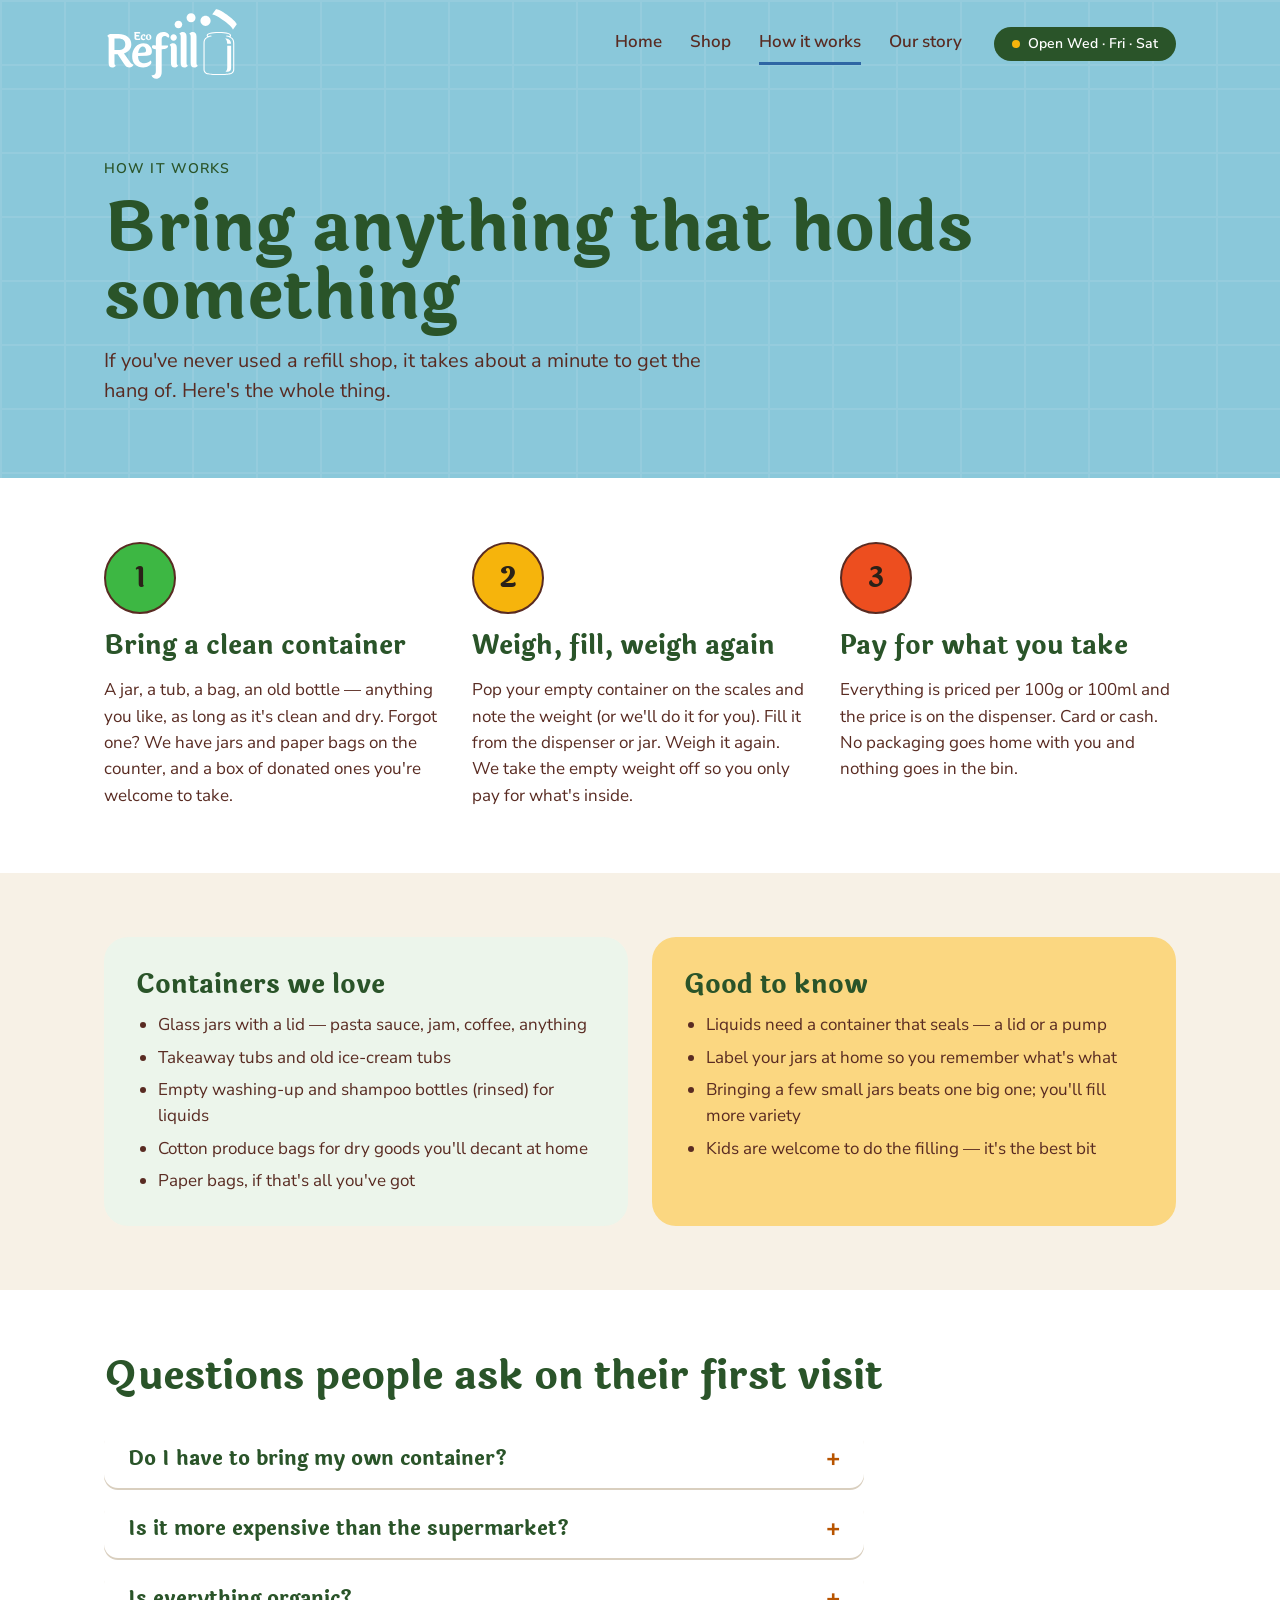
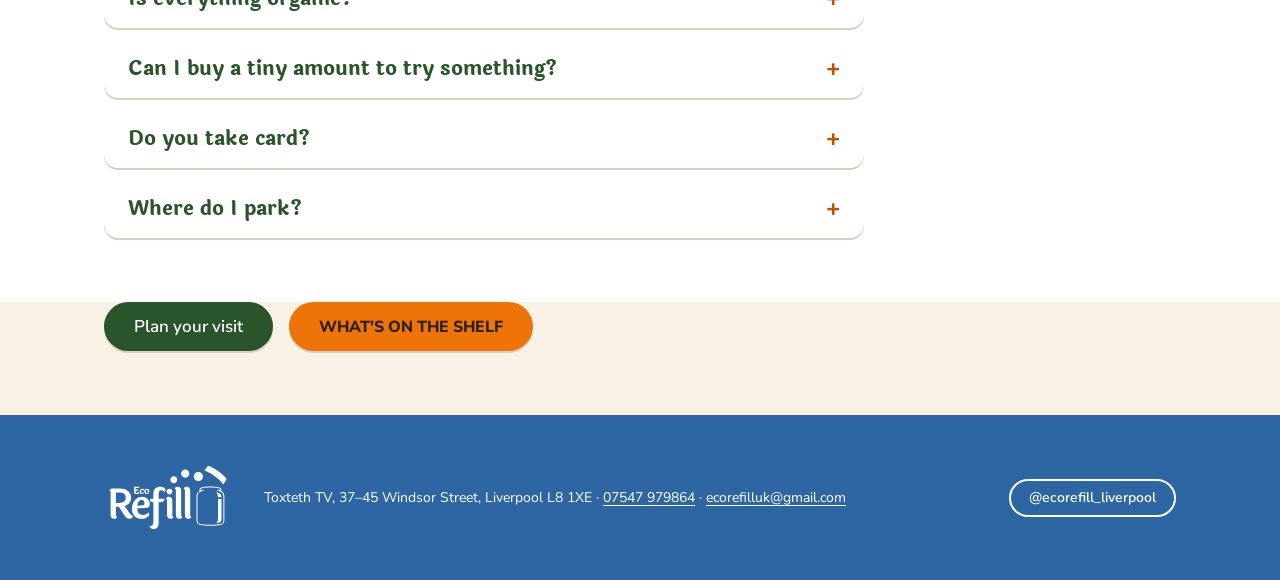
==== how-it-works.html @ 9104de1c "EcoRefill website — first build Co-Authored-By: Claude Fable 5.1 <noreply@anthropic.com> Claude-Sess" ====
<!doctype html>
<html lang="en-GB">
<head>
<meta charset="utf-8">
<meta name="viewport" content="width=device-width, initial-scale=1">
<title>How refilling works — EcoRefill, Liverpool L8</title>
<meta name="description" content="How to shop at a refill shop: bring any clean container, weigh it, fill it, weigh it again and pay for what you take. First-visit questions answered.">
<link rel="icon" href="assets/logo.svg" type="image/svg+xml">
<link rel="preconnect" href="https://fonts.googleapis.com">
<link rel="preconnect" href="https://fonts.gstatic.com" crossorigin>
<link rel="stylesheet" href="https://fonts.googleapis.com/css2?family=Laila:wght@400;700&family=Nunito+Sans:wght@400;600;700;800&display=swap">
<link rel="stylesheet" href="styles.css">
</head>
<body>
<a class="skip" href="#main">Skip to content</a>

<header class="header wall">
  <div class="wrap header__bar">
    <a class="header__logo" href="index.html"><img src="assets/logo-white.svg" alt="EcoRefill" width="136" height="73"></a>
    <nav class="nav" id="nav" aria-label="Main">
      <a href="index.html">Home</a>
      <a href="shop.html">Shop</a>
      <a href="how-it-works.html" aria-current="page">How it works</a>
      <a href="our-story.html">Our story</a>
    </nav>
    <a class="hours-pill" href="index.html#hours">Open Wed · Fri · Sat</a>
    <button class="menu-btn" type="button" aria-label="Menu" aria-expanded="false" aria-controls="nav">
      <svg aria-hidden="true" viewBox="0 0 24 24"><path d="M4 7h16M4 12h16M4 17h16"/></svg>
    </button>
  </div>
</header>

<main id="main">

  <section class="page-hero wall">
    <div class="wrap">
      <p class="eyebrow">How it works</p>
      <h1 class="hero-title">Bring anything that holds something</h1>
      <p class="lead">If you've never used a refill shop, it takes about a minute to get the hang of. Here's the whole thing.</p>
    </div>
  </section>

  <section class="section section--paper">
    <div class="wrap">
      <div class="steps">
        <div class="step">
          <span class="disc disc--num" style="background:var(--bottle)">1</span>
          <div class="stack"><h2 class="title">Bring a clean container</h2><p>A jar, a tub, a bag, an old bottle — anything you like, as long as it's clean and dry. Forgot one? We have jars and paper bags on the counter, and a box of donated ones you're welcome to take.</p></div>
        </div>
        <div class="step">
          <span class="disc disc--num" style="background:var(--pasta)">2</span>
          <div class="stack"><h2 class="title">Weigh, fill, weigh again</h2><p>Pop your empty container on the scales and note the weight (or we'll do it for you). Fill it from the dispenser or jar. Weigh it again. We take the empty weight off so you only pay for what's inside.</p></div>
        </div>
        <div class="step">
          <span class="disc disc--num" style="background:var(--lid)">3</span>
          <div class="stack"><h2 class="title">Pay for what you take</h2><p>Everything is priced per 100g or 100ml and the price is on the dispenser. Card or cash. No packaging goes home with you and nothing goes in the bin.</p></div>
        </div>
      </div>
    </div>
  </section>

  <section class="section">
    <div class="wrap">
      <div class="grid-2">
        <div class="callout">
          <h2 class="title">Containers we love</h2>
          <ul class="prose" style="margin:0;padding-left:22px">
            <li>Glass jars with a lid — pasta sauce, jam, coffee, anything</li>
            <li>Takeaway tubs and old ice-cream tubs</li>
            <li>Empty washing-up and shampoo bottles (rinsed) for liquids</li>
            <li>Cotton produce bags for dry goods you'll decant at home</li>
            <li>Paper bags, if that's all you've got</li>
          </ul>
        </div>
        <div class="callout" style="background:var(--counter)">
          <h2 class="title">Good to know</h2>
          <ul class="prose" style="margin:0;padding-left:22px">
            <li>Liquids need a container that seals — a lid or a pump</li>
            <li>Label your jars at home so you remember what's what</li>
            <li>Bringing a few small jars beats one big one; you'll fill more variety</li>
            <li>Kids are welcome to do the filling — it's the best bit</li>
          </ul>
        </div>
      </div>
    </div>
  </section>

  <section class="section section--paper">
    <div class="wrap">
      <h2 class="headline" style="margin-bottom:32px">Questions people ask on their first visit</h2>
      <div class="faq" style="max-width:760px">
        <details>
          <summary>Do I have to bring my own container?</summary>
          <p>No. It's the greenest way to shop with us, but we keep jars and paper bags on the counter if you've come straight from work or just happened past.</p>
        </details>
        <details>
          <summary>Is it more expensive than the supermarket?</summary>
          <p>Mostly no, and often less, because you're not paying for packaging or a brand. Where something organic costs more, the price is on the dispenser so there are no surprises at the till.</p>
        </details>
        <details>
          <summary>Is everything organic?</summary>
          <p>Most of the dry goods are, and it's marked on the dispenser where that's the case. Everything is plant-based; the cleaning and toiletry refills are cruelty-free.</p>
        </details>
        <details>
          <summary>Can I buy a tiny amount to try something?</summary>
          <p>Yes — that's the point. There's no minimum. A tablespoon of a new spice or a handful of a nut you've never tried is perfectly normal.</p>
        </details>
        <details>
          <summary>Do you take card?</summary>
          <p>Card and cash, including contactless.</p>
        </details>
        <details>
          <summary>Where do I park?</summary>
          <p>There's on-street parking on Windsor Street and the roads around Toxteth TV. We're also a short walk from the bus stops on Upper Parliament Street and Princes Avenue.</p>
        </details>
      </div>
    </div>
  </section>

  <section class="wrap" style="padding-bottom:64px">
    <div class="btn-row">
      <a class="btn btn--primary" href="index.html#hours">Plan your visit</a>
      <a class="btn btn--shout" href="shop.html">What's on the shelf</a>
    </div>
  </section>

</main>

<footer class="footer">
  <div class="wrap">
    <img src="assets/logo-white.svg" alt="EcoRefill" width="128" height="69" loading="lazy">
    <p>Toxteth TV, 37–45 Windsor Street, Liverpool L8 1XE · <a href="tel:+447547979864">07547 979864</a> · <a href="mailto:ecorefilluk@gmail.com">ecorefilluk@gmail.com</a></p>
    <a class="insta" href="https://www.instagram.com/ecorefill_liverpool" rel="noopener">@ecorefill_liverpool</a>
  </div>
</footer>

<script src="site.js" defer></script>
</body>
</html>
---- styles.css ----
/* EcoRefill — site stylesheet. Tokens follow the EcoRefill Brand System. */

:root {
  --sky: #8ac8da;
  --sky-tile: #95ccdd;
  --sky-deep: #2e66a4;
  --cream: #f7f1e6;
  --paper: #ffffff;
  --counter: #fbd781;
  --green-tint: #ecf5eb;
  --leaf: #2a5429;
  --walnut: #592b22;
  --ink: #2a2118;
  --tangerine: #ee7308;
  --tangerine-text: #b85400;
  --bubble: #fb990e;
  --olive: #7e8b2e;
  --bottle: #3db743;
  --lid: #ed4e1f;
  --pasta: #f6b40c;
  --line: #d9cfbf;
  --focus: #2e66a4;

  --font-display: "Laila", Georgia, serif;
  --font-sans: "Nunito Sans", "Segoe UI", system-ui, sans-serif;

  --radius-sm: 6px;
  --radius-md: 14px;
  --radius-lg: 24px;
  --radius-pill: 999px;

  --shadow-card: 0 2px 0 var(--line);
  --shadow-lift: 0 6px 0 var(--line);

  --gutter: 64px;
  --max: 1200px;
}

* { box-sizing: border-box; }
html { -webkit-text-size-adjust: 100%; scroll-behavior: smooth; }
body {
  margin: 0;
  background: var(--cream);
  color: var(--walnut);
  font: 400 17px/1.55 var(--font-sans);
}
img { max-width: 100%; display: block; }
a { color: var(--leaf); text-underline-offset: 3px; }
a:hover { color: #1b3a1f; }
:focus-visible { outline: 3px solid var(--focus); outline-offset: 2px; }
.skip { position: absolute; left: -999px; top: 8px; background: var(--paper); padding: 8px 12px; border-radius: var(--radius-sm); z-index: 10; }
.skip:focus { left: 8px; }

h1, h2, h3 { margin: 0; color: var(--leaf); font-family: var(--font-display); font-weight: 700; }
.hero-title { font-size: clamp(44px, 6vw, 68px); line-height: 1; }
.headline { font-size: clamp(30px, 4vw, 40px); line-height: 1.1; }
.title { font-size: 26px; line-height: 1.2; }
.shout {
  font: 800 clamp(24px, 2.4vw, 28px)/1.1 var(--font-sans);
  letter-spacing: .01em; text-transform: uppercase; color: var(--tangerine-text);
}
.eyebrow {
  margin: 0; font: 600 14px/1.3 var(--font-sans);
  letter-spacing: .08em; text-transform: uppercase; color: var(--leaf);
}
.lead { font-size: 20px; line-height: 1.5; margin: 0; }
p { margin: 0; }
.stack > * + * { margin-top: 16px; }

.wall {
  background-color: var(--sky);
  background-image:
    linear-gradient(var(--sky-tile) 2px, transparent 2px),
    linear-gradient(90deg, var(--sky-tile) 2px, transparent 2px);
  background-size: 64px 64px;
}
.tile { position: absolute; z-index: 0; width: 62px; height: 62px; background: var(--sky-deep); border-radius: 2px; pointer-events: none; }

.wrap { max-width: var(--max); margin: 0 auto; padding-left: var(--gutter); padding-right: var(--gutter); }
.section { padding-top: 64px; padding-bottom: 64px; }
.section--paper { background: var(--paper); }

/* Header */
.header { position: relative; }
.header__bar { display: flex; align-items: center; gap: 32px; min-height: 88px; }
.header__logo img { width: 136px; height: auto; }
.nav { display: flex; gap: 28px; margin-left: auto; }
.nav a {
  font-weight: 600; color: var(--walnut); text-decoration: none;
  padding: 6px 0; border-bottom: 3px solid transparent;
}
.nav a[aria-current="page"] { border-bottom-color: var(--sky-deep); }
.nav a:hover { border-bottom-color: var(--walnut); color: var(--walnut); }
.hours-pill {
  display: inline-flex; align-items: center; gap: 8px; padding: 10px 18px;
  border-radius: var(--radius-pill); background: var(--leaf); color: #fff;
  font: 600 14px/1 var(--font-sans); text-decoration: none; white-space: nowrap;
}
.hours-pill:hover { color: #fff; background: #1b3a1f; }
.hours-pill::before { content: ""; width: 8px; height: 8px; border-radius: 50%; background: var(--pasta); }
.menu-btn {
  display: none; width: 44px; height: 44px; border-radius: var(--radius-pill);
  border: 2px solid var(--leaf); background: transparent; cursor: pointer; place-items: center;
}
.menu-btn svg { width: 22px; height: 22px; fill: none; stroke: var(--leaf); stroke-width: 2.5; stroke-linecap: round; }

/* Buttons */
.btn {
  display: inline-flex; align-items: center; justify-content: center; gap: 8px;
  padding: 14px 28px; border-radius: var(--radius-pill); border: 2px solid transparent;
  font: 600 17px/1 var(--font-sans); text-decoration: none; cursor: pointer;
  box-shadow: var(--shadow-card); transition: transform .12s, box-shadow .12s;
}
.btn:hover { transform: translateY(-3px); box-shadow: var(--shadow-lift); }
.btn--primary { background: var(--leaf); color: #fff; }
.btn--primary:hover { color: #fff; }
.btn--shout { background: var(--tangerine); color: var(--ink); font-weight: 800; text-transform: uppercase; font-size: 16px; }
.btn--shout:hover { color: var(--ink); }
.btn--quiet { background: transparent; color: var(--leaf); border-color: var(--leaf); box-shadow: none; }
.btn--quiet:hover { background: var(--paper); color: var(--leaf); }
.btn-row { display: flex; gap: 16px; flex-wrap: wrap; }

/* Hero */
.hero { position: relative; overflow: hidden; }
.hero__grid { display: grid; grid-template-columns: minmax(0, 1.05fr) minmax(0, 1fr); align-items: end; }
.hero__copy { position: relative; z-index: 1; padding: 96px 48px 96px var(--gutter); max-width: 640px; display: flex; flex-direction: column; gap: 24px; }
.hero__pic { display: flex; align-items: flex-end; justify-content: flex-end; min-height: 560px; }
.hero__pic img { width: 100%; max-height: 600px; object-fit: cover; object-position: left bottom; }

/* Page hero (inner pages) */
.page-hero { position: relative; overflow: hidden; }
.page-hero .wrap { position: relative; z-index: 1; padding-top: 72px; padding-bottom: 72px; display: flex; flex-direction: column; gap: 16px; max-width: calc(var(--max)); }
.page-hero .lead { max-width: 640px; }

/* Cards */
.grid-3 { display: grid; grid-template-columns: repeat(3, minmax(0, 1fr)); gap: 24px; }
.grid-2 { display: grid; grid-template-columns: repeat(2, minmax(0, 1fr)); gap: 24px; }
.card {
  display: flex; flex-direction: column; background: var(--paper);
  border-radius: var(--radius-md); box-shadow: var(--shadow-card); padding: 16px;
  text-decoration: none; color: var(--walnut); transition: transform .12s, box-shadow .12s;
}
a.card:hover { transform: translateY(-4px); box-shadow: var(--shadow-lift); color: var(--walnut); }
.card .title { margin: 16px 0 8px; }
.card__art { aspect-ratio: 4 / 3; border-radius: var(--radius-sm); display: grid; place-items: center; }
.disc {
  width: 88px; height: 88px; border-radius: 50%; border: 2px solid var(--walnut);
  display: grid; place-items: center; background: transparent;
}
.disc svg { width: 44px; height: 44px; fill: none; stroke: var(--walnut); stroke-width: 2; stroke-linecap: round; stroke-linejoin: round; }
.disc--num { width: 72px; height: 72px; font: 700 28px/1 var(--font-display); color: var(--ink); }

/* Steps */
.steps { display: grid; grid-template-columns: repeat(3, minmax(0, 1fr)); gap: 32px; }
.step { display: flex; flex-direction: column; gap: 16px; }

/* Callout */
.callout { background: var(--green-tint); border-radius: var(--radius-lg); padding: 32px; display: flex; flex-direction: column; gap: 12px; }

/* Mission */
.mission { text-align: center; display: flex; flex-direction: column; align-items: center; gap: 24px; padding-top: 96px; padding-bottom: 96px; }
.mission img { width: 200px; }
.mission .headline { max-width: 820px; font-size: clamp(28px, 3.6vw, 40px); line-height: 1.15; }

/* Hours band */
.hours { padding-bottom: 64px; }
.band {
  background: var(--counter); border-radius: var(--radius-lg); padding: 40px;
  display: grid; grid-template-columns: 1.2fr 1fr 1fr; gap: 32px; color: var(--walnut);
}
.band dl { margin: 0; display: grid; grid-template-columns: auto 1fr; column-gap: 16px; row-gap: 6px; font-weight: 600; }
.band dd { margin: 0; }
.band dd.closed { font-weight: 400; }
.band address { font-style: normal; }
.band address strong { display: block; font-weight: 600; }

/* FAQ */
.faq details { background: var(--paper); border-radius: var(--radius-md); box-shadow: var(--shadow-card); padding: 16px 24px; }
.faq details + details { margin-top: 12px; }
.faq summary { cursor: pointer; font: 700 20px/1.3 var(--font-display); color: var(--leaf); list-style: none; display: flex; justify-content: space-between; gap: 16px; }
.faq summary::-webkit-details-marker { display: none; }
.faq summary::after { content: "+"; color: var(--tangerine-text); font: 800 24px/1 var(--font-sans); }
.faq details[open] summary::after { content: "–"; }
.faq details p { margin-top: 12px; }

/* Prose */
.prose { max-width: 680px; }
.prose p + p { margin-top: 16px; }
.prose ul { margin: 16px 0 0; padding-left: 22px; }
.prose li + li { margin-top: 6px; }

/* Footer */
.footer { background: var(--sky-deep); color: #fff; }
.footer .wrap { padding-top: 48px; padding-bottom: 48px; display: flex; flex-wrap: wrap; align-items: center; gap: 32px; }
.footer a { color: #fff; }
.footer img { width: 128px; }
.footer p { font-size: 14px; flex: 1 1 320px; }
.footer .insta { font: 600 14px/1 var(--font-sans); text-decoration: none; padding: 10px 18px; border: 2px solid #fff; border-radius: var(--radius-pill); white-space: nowrap; }

/* Responsive */
@media (max-width: 1024px) {
  :root { --gutter: 32px; }
  .grid-3, .steps { grid-template-columns: repeat(2, minmax(0, 1fr)); }
  .band { grid-template-columns: 1fr 1fr; }
  .hero__copy { padding: 64px 32px; }
}
@media (max-width: 760px) {
  :root { --gutter: 16px; }
  .hero .tile:nth-of-type(2) { display: none; }
  body { font-size: 16px; }
  .header__bar { min-height: 72px; gap: 12px; justify-content: space-between; }
  .header__logo img { width: 104px; }
  .nav {
    display: none; position: absolute; left: 0; right: 0; top: 72px; z-index: 5;
    flex-direction: column; gap: 0; margin: 0; background: var(--paper);
    border-bottom: 2px solid var(--line); padding: 8px 16px 16px;
  }
  .nav.is-open { display: flex; }
  .nav a { padding: 14px 0; border-bottom: 1px solid var(--line); }
  .nav a[aria-current="page"] { border-bottom-color: var(--sky-deep); }
  .menu-btn { display: grid; }
  .hours-pill { padding: 10px 14px; font-size: 13px; }
  .hero__grid { grid-template-columns: 1fr; }
  .hero__copy { padding: 48px 16px 24px; max-width: none; gap: 16px; }
  .hero__pic { min-height: 0; }
  .hero__pic img { max-height: none; }
  .btn-row { flex-direction: column; }
  .btn-row .btn { width: 100%; }
  .section { padding-top: 48px; padding-bottom: 48px; }
  .grid-3, .grid-2, .steps { grid-template-columns: 1fr; gap: 16px; }
  .card { flex-direction: row; align-items: center; gap: 16px; }
  .card__art { flex: 0 0 64px; width: 64px; height: 64px; aspect-ratio: auto; border-radius: 50%; }
  .card__art .disc { width: 64px; height: 64px; border: 0; }
  .card__art .disc svg { width: 32px; height: 32px; }
  .card .title { margin: 0 0 4px; font-size: 22px; }
  .card p { font-size: 15px; }
  .step { flex-direction: row; }
  .disc--num { flex: 0 0 56px; width: 56px; height: 56px; font-size: 24px; }
  .band { grid-template-columns: 1fr; padding: 28px 24px; gap: 20px; }
  .mission { padding-top: 64px; padding-bottom: 64px; }
  .mission img { width: 160px; }
  .footer .wrap { flex-direction: column; align-items: flex-start; gap: 16px; padding-top: 32px; padding-bottom: 32px; }
  .footer img { width: 112px; }
  .page-hero .wrap { padding-top: 48px; padding-bottom: 48px; }
}
@media (prefers-reduced-motion: reduce) {
  .btn, .card { transition: none; }
  html { scroll-behavior: auto; }
}
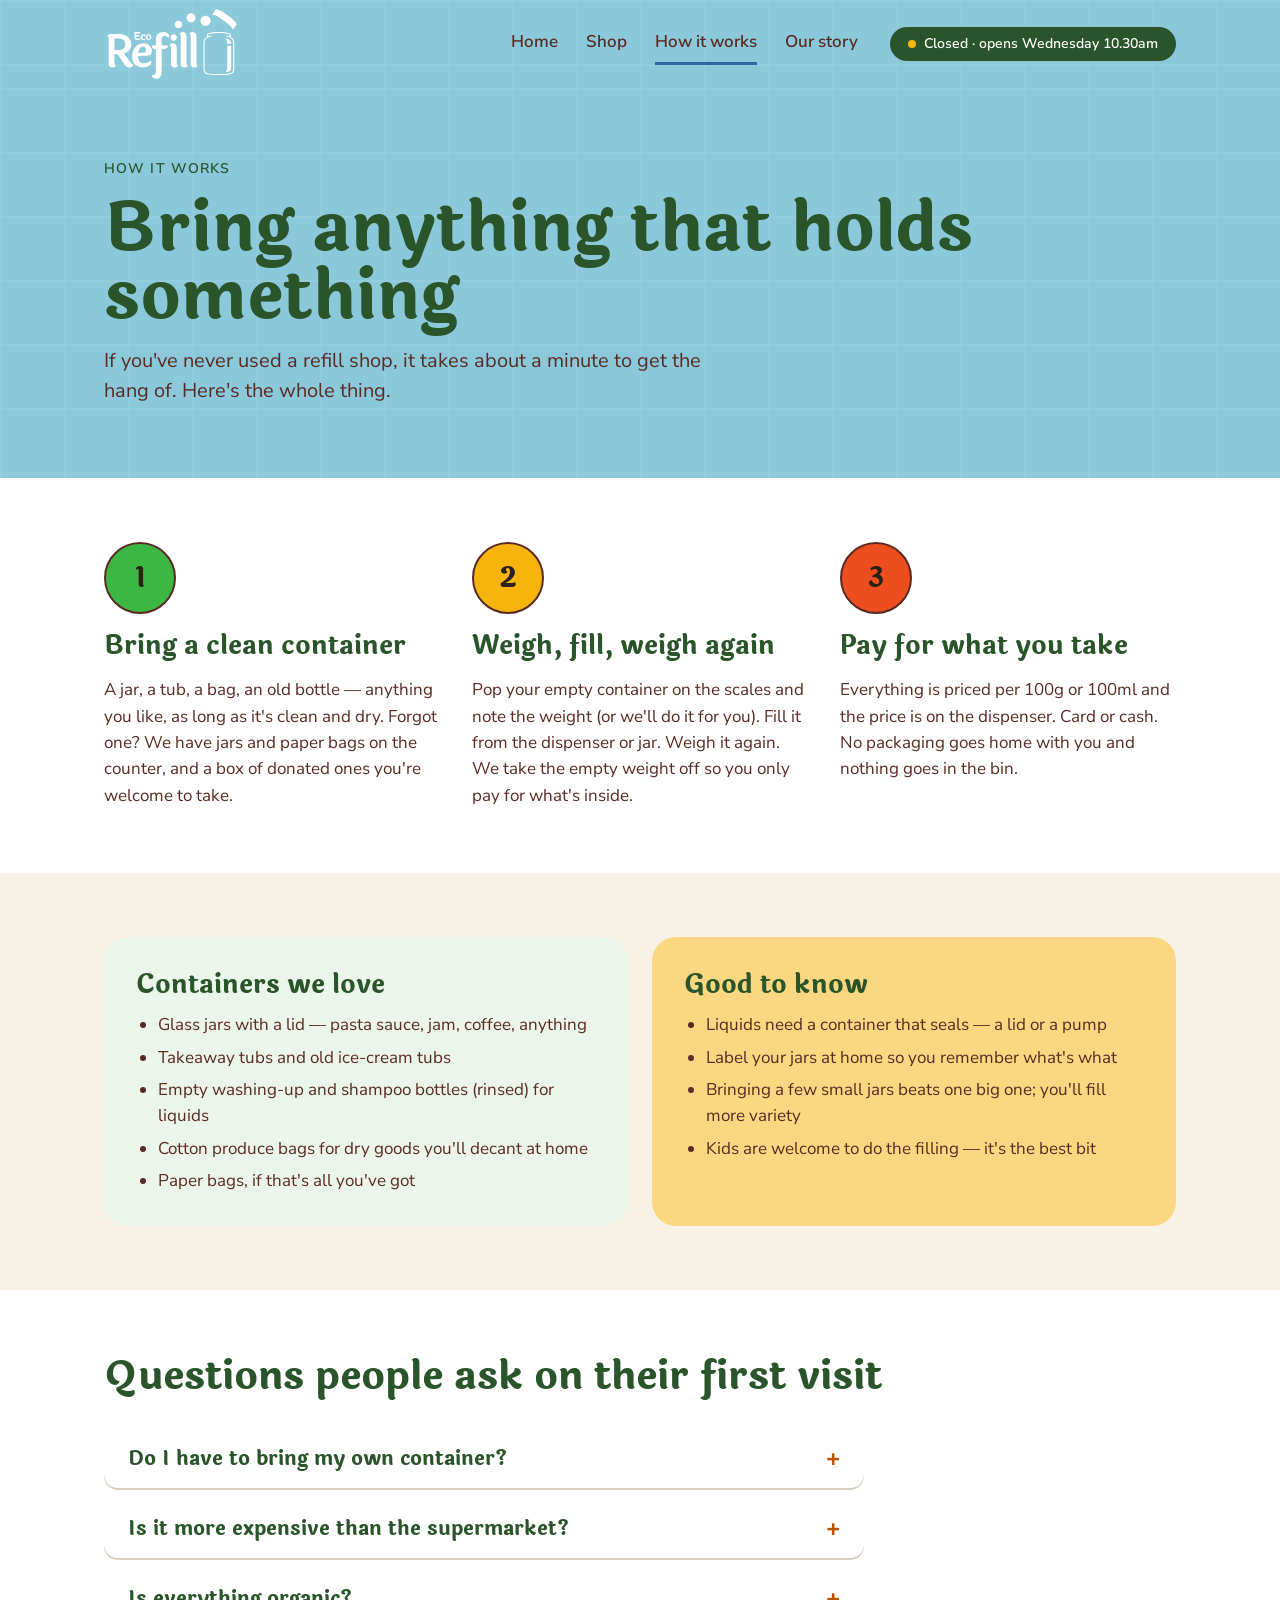
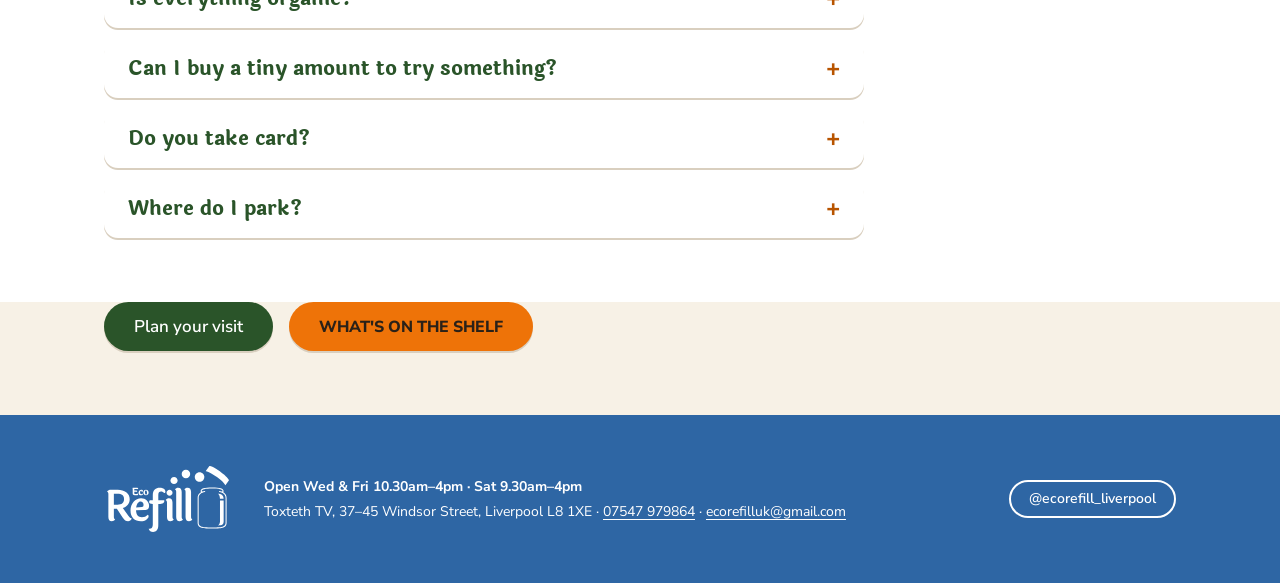
==== commit 5adc554c: "Make opening hours prominent and add a map - Live open/closed status in the header pill on every pag" ====
--- a/how-it-works.html
+++ b/how-it-works.html
@@ -23,7 +23,7 @@
       <a href="how-it-works.html" aria-current="page">How it works</a>
       <a href="our-story.html">Our story</a>
     </nav>
-    <a class="hours-pill" href="index.html#hours">Open Wed · Fri · Sat</a>
+    <a class="hours-pill" href="index.html#hours" data-hours-status><span class="hours-pill__full">Open Wed · Fri · Sat</span><span class="hours-pill__short">Wed · Fri · Sat</span></a>
     <button class="menu-btn" type="button" aria-label="Menu" aria-expanded="false" aria-controls="nav">
       <svg aria-hidden="true" viewBox="0 0 24 24"><path d="M4 7h16M4 12h16M4 17h16"/></svg>
     </button>
@@ -129,7 +129,10 @@
 <footer class="footer">
   <div class="wrap">
     <img src="assets/logo-white.svg" alt="EcoRefill" width="128" height="69" loading="lazy">
-    <p>Toxteth TV, 37–45 Windsor Street, Liverpool L8 1XE · <a href="tel:+447547979864">07547 979864</a> · <a href="mailto:ecorefilluk@gmail.com">ecorefilluk@gmail.com</a></p>
+    <div class="footer__text">
+      <p class="footer__hours">Open Wed &amp; Fri 10.30am–4pm · Sat 9.30am–4pm</p>
+      <p>Toxteth TV, 37–45 Windsor Street, Liverpool L8 1XE · <a href="tel:+447547979864">07547 979864</a> · <a href="mailto:ecorefilluk@gmail.com">ecorefilluk@gmail.com</a></p>
+    </div>
     <a class="insta" href="https://www.instagram.com/ecorefill_liverpool" rel="noopener">@ecorefill_liverpool</a>
   </div>
 </footer>
--- a/styles.css
+++ b/styles.css
@@ -44,7 +44,7 @@
   color: var(--walnut);
   font: 400 17px/1.55 var(--font-sans);
 }
-img { max-width: 100%; display: block; }
+img { max-width: 100%; height: auto; display: block; }
 a { color: var(--leaf); text-underline-offset: 3px; }
 a:hover { color: #1b3a1f; }
 :focus-visible { outline: 3px solid var(--focus); outline-offset: 2px; }
@@ -83,6 +83,7 @@
 /* Header */
 .header { position: relative; }
 .header__bar { display: flex; align-items: center; gap: 32px; min-height: 88px; }
+.header__logo { flex: 0 0 auto; }
 .header__logo img { width: 136px; height: auto; }
 .nav { display: flex; gap: 28px; margin-left: auto; }
 .nav a {
@@ -97,7 +98,10 @@
   font: 600 14px/1 var(--font-sans); text-decoration: none; white-space: nowrap;
 }
 .hours-pill:hover { color: #fff; background: #1b3a1f; }
-.hours-pill::before { content: ""; width: 8px; height: 8px; border-radius: 50%; background: var(--pasta); }
+.hours-pill__short { display: none; }
+.hours-pill::before { content: ""; flex: 0 0 8px; width: 8px; height: 8px; border-radius: 50%; background: var(--pasta); }
+.hours-pill.is-open::before { background: #7ee081; }
+.hours-pill.is-shut::before { background: var(--pasta); }
 .menu-btn {
   display: none; width: 44px; height: 44px; border-radius: var(--radius-pill);
   border: 2px solid var(--leaf); background: transparent; cursor: pointer; place-items: center;
@@ -162,17 +166,47 @@
 .mission img { width: 200px; }
 .mission .headline { max-width: 820px; font-size: clamp(28px, 3.6vw, 40px); line-height: 1.15; }
 
-/* Hours band */
-.hours { padding-bottom: 64px; }
+/* Visit: hours + map */
+.visit { padding-top: 64px; padding-bottom: 64px; }
 .band {
   background: var(--counter); border-radius: var(--radius-lg); padding: 40px;
-  display: grid; grid-template-columns: 1.2fr 1fr 1fr; gap: 32px; color: var(--walnut);
-}
-.band dl { margin: 0; display: grid; grid-template-columns: auto 1fr; column-gap: 16px; row-gap: 6px; font-weight: 600; }
-.band dd { margin: 0; }
-.band dd.closed { font-weight: 400; }
+  display: grid; grid-template-columns: minmax(0, 1fr) minmax(0, 1.05fr);
+  gap: 40px; align-items: start; color: var(--walnut);
+}
+.band__info { display: flex; flex-direction: column; gap: 16px; }
 .band address { font-style: normal; }
 .band address strong { display: block; font-weight: 600; }
+.band .btn-row { margin-top: 4px; }
+
+.hours-list { list-style: none; margin: 8px 0 0; padding: 0; }
+.hours-list li {
+  display: flex; justify-content: space-between; align-items: baseline; gap: 16px;
+  padding: 12px 14px; border-radius: var(--radius-sm);
+  font: 700 19px/1.3 var(--font-sans);
+}
+.hours-list li + li { margin-top: 4px; }
+.hours-list__day { display: flex; align-items: center; gap: 10px; }
+.hours-list li.is-closed { font-weight: 400; font-size: 16px; opacity: .85; }
+.hours-list li.is-today { background: var(--paper); box-shadow: var(--shadow-card); }
+.hours-list__today {
+  font: 700 11px/1 var(--font-sans); letter-spacing: .08em; text-transform: uppercase;
+  color: #fff; background: var(--leaf); padding: 5px 8px; border-radius: var(--radius-pill);
+}
+
+/* Map */
+.map {
+  position: relative; aspect-ratio: 4 / 3; border-radius: var(--radius-md);
+  overflow: hidden; background: var(--green-tint); border: 2px solid var(--walnut);
+}
+.map iframe { width: 100%; height: 100%; border: 0; display: block; }
+.map__ph {
+  position: absolute; inset: 0; display: flex; flex-direction: column;
+  align-items: center; justify-content: center; gap: 12px; text-align: center; padding: 24px;
+}
+.map__pin { width: 44px; height: 44px; fill: none; stroke: var(--leaf); stroke-width: 1.8; stroke-linejoin: round; }
+.map__addr { font: 600 17px/1.4 var(--font-sans); color: var(--walnut); }
+.map__note { font: 400 13px/1.4 var(--font-sans); color: var(--walnut); opacity: .82; }
+.map__load { background: var(--paper); }
 
 /* FAQ */
 .faq details { background: var(--paper); border-radius: var(--radius-md); box-shadow: var(--shadow-card); padding: 16px 24px; }
@@ -183,6 +217,11 @@
 .faq details[open] summary::after { content: "–"; }
 .faq details p { margin-top: 12px; }
 
+.story-art {
+  width: 100%; max-width: 520px; margin: 0 auto;
+  border-radius: var(--radius-md); box-shadow: var(--shadow-card);
+}
+
 /* Prose */
 .prose { max-width: 680px; }
 .prose p + p { margin-top: 16px; }
@@ -194,24 +233,26 @@
 .footer .wrap { padding-top: 48px; padding-bottom: 48px; display: flex; flex-wrap: wrap; align-items: center; gap: 32px; }
 .footer a { color: #fff; }
 .footer img { width: 128px; }
-.footer p { font-size: 14px; flex: 1 1 320px; }
+.footer__text { flex: 1 1 320px; display: flex; flex-direction: column; gap: 4px; }
+.footer p { font-size: 14px; }
+.footer__hours { font-weight: 700; font-size: 15px; }
 .footer .insta { font: 600 14px/1 var(--font-sans); text-decoration: none; padding: 10px 18px; border: 2px solid #fff; border-radius: var(--radius-pill); white-space: nowrap; }
 
 /* Responsive */
 @media (max-width: 1024px) {
   :root { --gutter: 32px; }
   .grid-3, .steps { grid-template-columns: repeat(2, minmax(0, 1fr)); }
-  .band { grid-template-columns: 1fr 1fr; }
+  .band { grid-template-columns: 1fr; }
   .hero__copy { padding: 64px 32px; }
 }
 @media (max-width: 760px) {
   :root { --gutter: 16px; }
   .hero .tile:nth-of-type(2) { display: none; }
   body { font-size: 16px; }
-  .header__bar { min-height: 72px; gap: 12px; justify-content: space-between; }
+  .header__bar { min-height: 72px; gap: 12px 10px; justify-content: space-between; }
   .header__logo img { width: 104px; }
   .nav {
-    display: none; position: absolute; left: 0; right: 0; top: 72px; z-index: 5;
+    display: none; position: absolute; left: 0; right: 0; top: 100%; z-index: 5;
     flex-direction: column; gap: 0; margin: 0; background: var(--paper);
     border-bottom: 2px solid var(--line); padding: 8px 16px 16px;
   }
@@ -220,6 +261,8 @@
   .nav a[aria-current="page"] { border-bottom-color: var(--sky-deep); }
   .menu-btn { display: grid; }
   .hours-pill { padding: 10px 14px; font-size: 13px; }
+  .hours-pill__full { display: none; }
+  .hours-pill__short { display: inline; }
   .hero__grid { grid-template-columns: 1fr; }
   .hero__copy { padding: 48px 16px 24px; max-width: none; gap: 16px; }
   .hero__pic { min-height: 0; }
@@ -236,13 +279,24 @@
   .card p { font-size: 15px; }
   .step { flex-direction: row; }
   .disc--num { flex: 0 0 56px; width: 56px; height: 56px; font-size: 24px; }
-  .band { grid-template-columns: 1fr; padding: 28px 24px; gap: 20px; }
+  .visit { padding-top: 48px; padding-bottom: 48px; }
+  .band { grid-template-columns: 1fr; padding: 24px 20px; gap: 24px; }
+  .hours-list li { font-size: 17px; padding: 10px 12px; }
+  .map { aspect-ratio: 1 / 1; }
   .mission { padding-top: 64px; padding-bottom: 64px; }
   .mission img { width: 160px; }
   .footer .wrap { flex-direction: column; align-items: flex-start; gap: 16px; padding-top: 32px; padding-bottom: 32px; }
   .footer img { width: 112px; }
   .page-hero .wrap { padding-top: 48px; padding-bottom: 48px; }
 }
+/* Very narrow phones: the status pill drops to its own row. */
+@media (max-width: 359px) {
+  .header__bar { flex-wrap: wrap; padding-top: 10px; padding-bottom: 10px; }
+  .header__logo { order: 1; }
+  .menu-btn { order: 2; }
+  .hours-pill { order: 3; flex: 1 0 100%; justify-content: center; }
+}
+
 @media (prefers-reduced-motion: reduce) {
   .btn, .card { transition: none; }
   html { scroll-behavior: auto; }
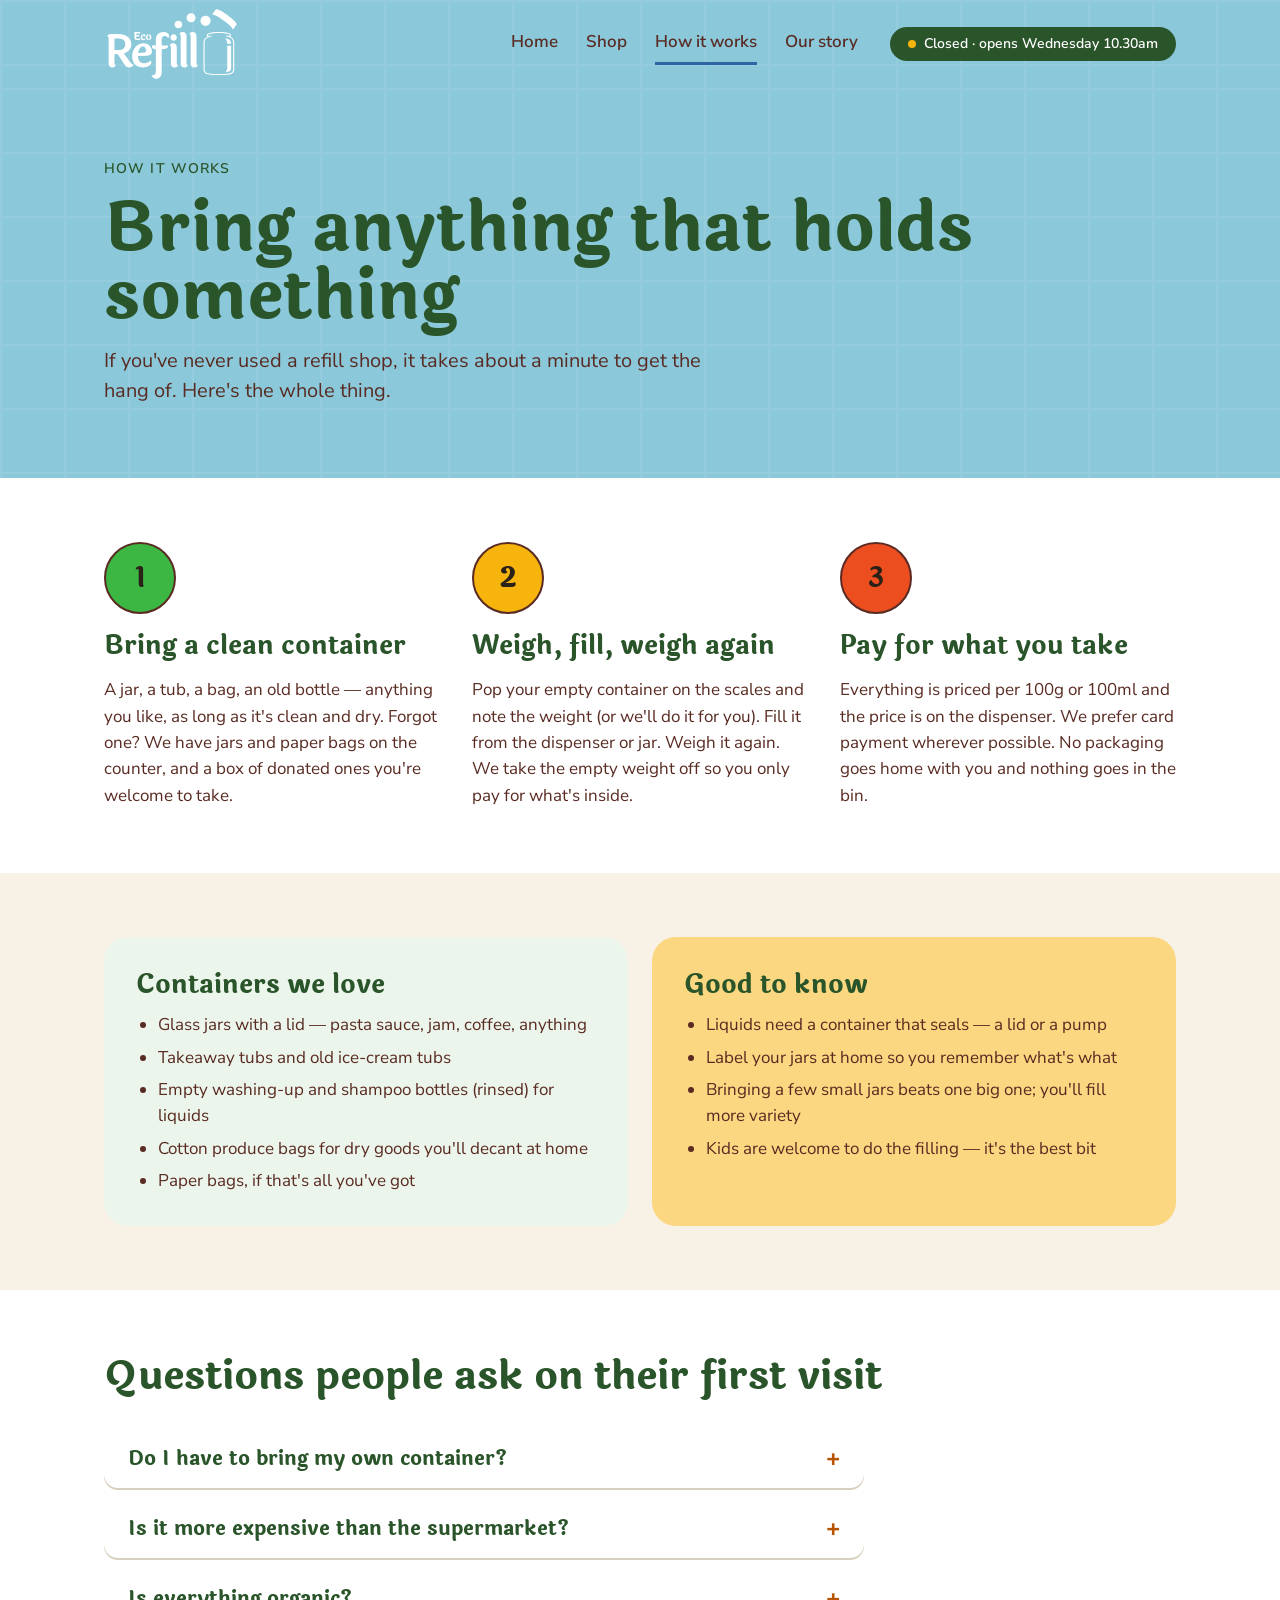
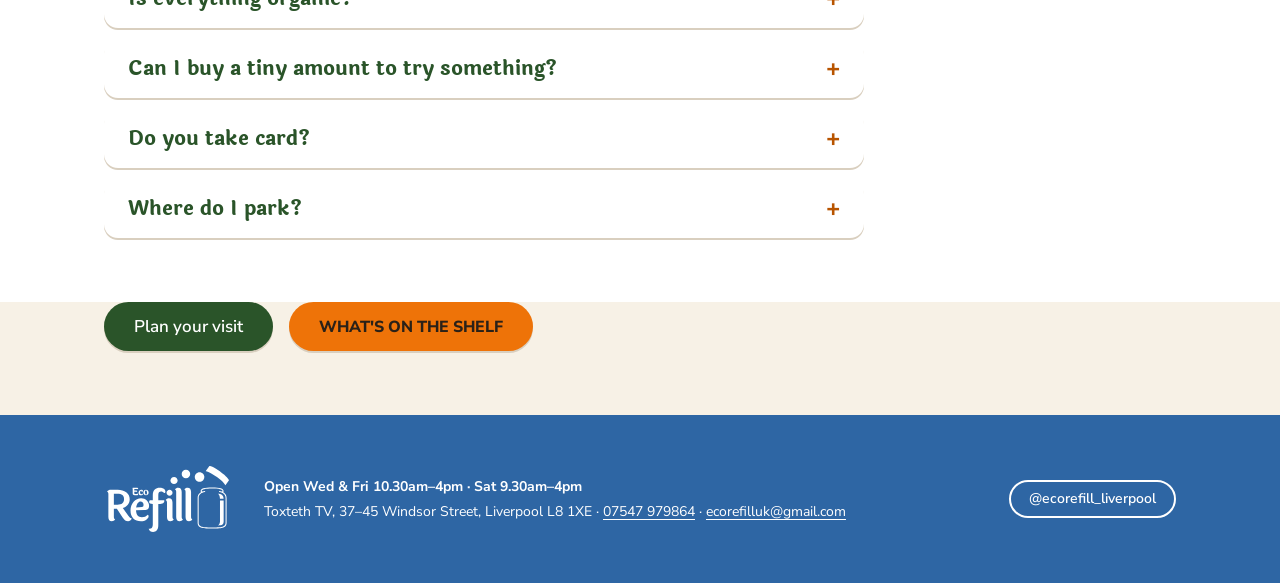
==== commit 803a5621: "Add price list links, click and collect ordering, card preference - Shop: link to the live price lis" ====
--- a/how-it-works.html
+++ b/how-it-works.html
@@ -53,7 +53,7 @@
         </div>
         <div class="step">
           <span class="disc disc--num" style="background:var(--lid)">3</span>
-          <div class="stack"><h2 class="title">Pay for what you take</h2><p>Everything is priced per 100g or 100ml and the price is on the dispenser. Card or cash. No packaging goes home with you and nothing goes in the bin.</p></div>
+          <div class="stack"><h2 class="title">Pay for what you take</h2><p>Everything is priced per 100g or 100ml and the price is on the dispenser. We prefer card payment wherever possible. No packaging goes home with you and nothing goes in the bin.</p></div>
         </div>
       </div>
     </div>
@@ -107,7 +107,7 @@
         </details>
         <details>
           <summary>Do you take card?</summary>
-          <p>Card and cash, including contactless.</p>
+          <p>Yes, and card is what we prefer wherever possible, contactless included. We take cash too.</p>
         </details>
         <details>
           <summary>Where do I park?</summary>
--- a/styles.css
+++ b/styles.css
@@ -79,6 +79,7 @@
 .wrap { max-width: var(--max); margin: 0 auto; padding-left: var(--gutter); padding-right: var(--gutter); }
 .section { padding-top: 64px; padding-bottom: 64px; }
 .section--paper { background: var(--paper); }
+.section--tint { background: var(--green-tint); }
 
 /* Header */
 .header { position: relative; }
@@ -154,6 +155,13 @@
 .disc svg { width: 44px; height: 44px; fill: none; stroke: var(--walnut); stroke-width: 2; stroke-linecap: round; stroke-linejoin: round; }
 .disc--num { width: 72px; height: 72px; font: 700 28px/1 var(--font-display); color: var(--ink); }
 
+/* Feature card: compact disc beside the text, not a big colour slab */
+.card--feature { flex-direction: row; align-items: flex-start; gap: 20px; padding: 24px; }
+.card--feature .card__art { flex: 0 0 80px; width: 80px; height: 80px; aspect-ratio: auto; border-radius: 50%; }
+.card--feature .card__art .disc { width: 80px; height: 80px; border: 0; }
+.card--feature .card__art .disc svg { width: 38px; height: 38px; }
+.card--feature .title { margin-top: 0; }
+
 /* Steps */
 .steps { display: grid; grid-template-columns: repeat(3, minmax(0, 1fr)); gap: 32px; }
 .step { display: flex; flex-direction: column; gap: 16px; }
@@ -165,6 +173,14 @@
 .mission { text-align: center; display: flex; flex-direction: column; align-items: center; gap: 24px; padding-top: 96px; padding-bottom: 96px; }
 .mission img { width: 200px; }
 .mission .headline { max-width: 820px; font-size: clamp(28px, 3.6vw, 40px); line-height: 1.15; }
+
+/* Instagram band */
+.insta { padding-top: 56px; padding-bottom: 56px; }
+.insta__inner { display: flex; align-items: center; gap: 32px; flex-wrap: wrap; }
+.insta__icon { flex: 0 0 auto; width: 72px; height: 72px; border-radius: 50%; background: var(--paper); border: 2px solid var(--walnut); display: grid; place-items: center; }
+.insta__icon svg { width: 38px; height: 38px; fill: none; stroke: var(--leaf); stroke-width: 1.8; stroke-linejoin: round; }
+.insta__copy { flex: 1 1 320px; display: flex; flex-direction: column; gap: 8px; color: var(--walnut); }
+.insta__btn { flex: 0 0 auto; }
 
 /* Visit: hours + map */
 .visit { padding-top: 64px; padding-bottom: 64px; }
@@ -276,6 +292,9 @@
   .card__art .disc { width: 64px; height: 64px; border: 0; }
   .card__art .disc svg { width: 32px; height: 32px; }
   .card .title { margin: 0 0 4px; font-size: 22px; }
+  .card--feature { padding: 16px; gap: 16px; }
+  .card--feature .card__art, .card--feature .card__art .disc { flex-basis: 64px; width: 64px; height: 64px; }
+  .card--feature .card__art .disc svg { width: 32px; height: 32px; }
   .card p { font-size: 15px; }
   .step { flex-direction: row; }
   .disc--num { flex: 0 0 56px; width: 56px; height: 56px; font-size: 24px; }
@@ -284,6 +303,11 @@
   .hours-list li { font-size: 17px; padding: 10px 12px; }
   .map { aspect-ratio: 1 / 1; }
   .mission { padding-top: 64px; padding-bottom: 64px; }
+  .insta { padding-top: 40px; padding-bottom: 40px; }
+  .insta__inner { gap: 20px; }
+  .insta__icon { width: 56px; height: 56px; }
+  .insta__icon svg { width: 30px; height: 30px; }
+  .insta__btn { width: 100%; }
   .mission img { width: 160px; }
   .footer .wrap { flex-direction: column; align-items: flex-start; gap: 16px; padding-top: 32px; padding-bottom: 32px; }
   .footer img { width: 112px; }
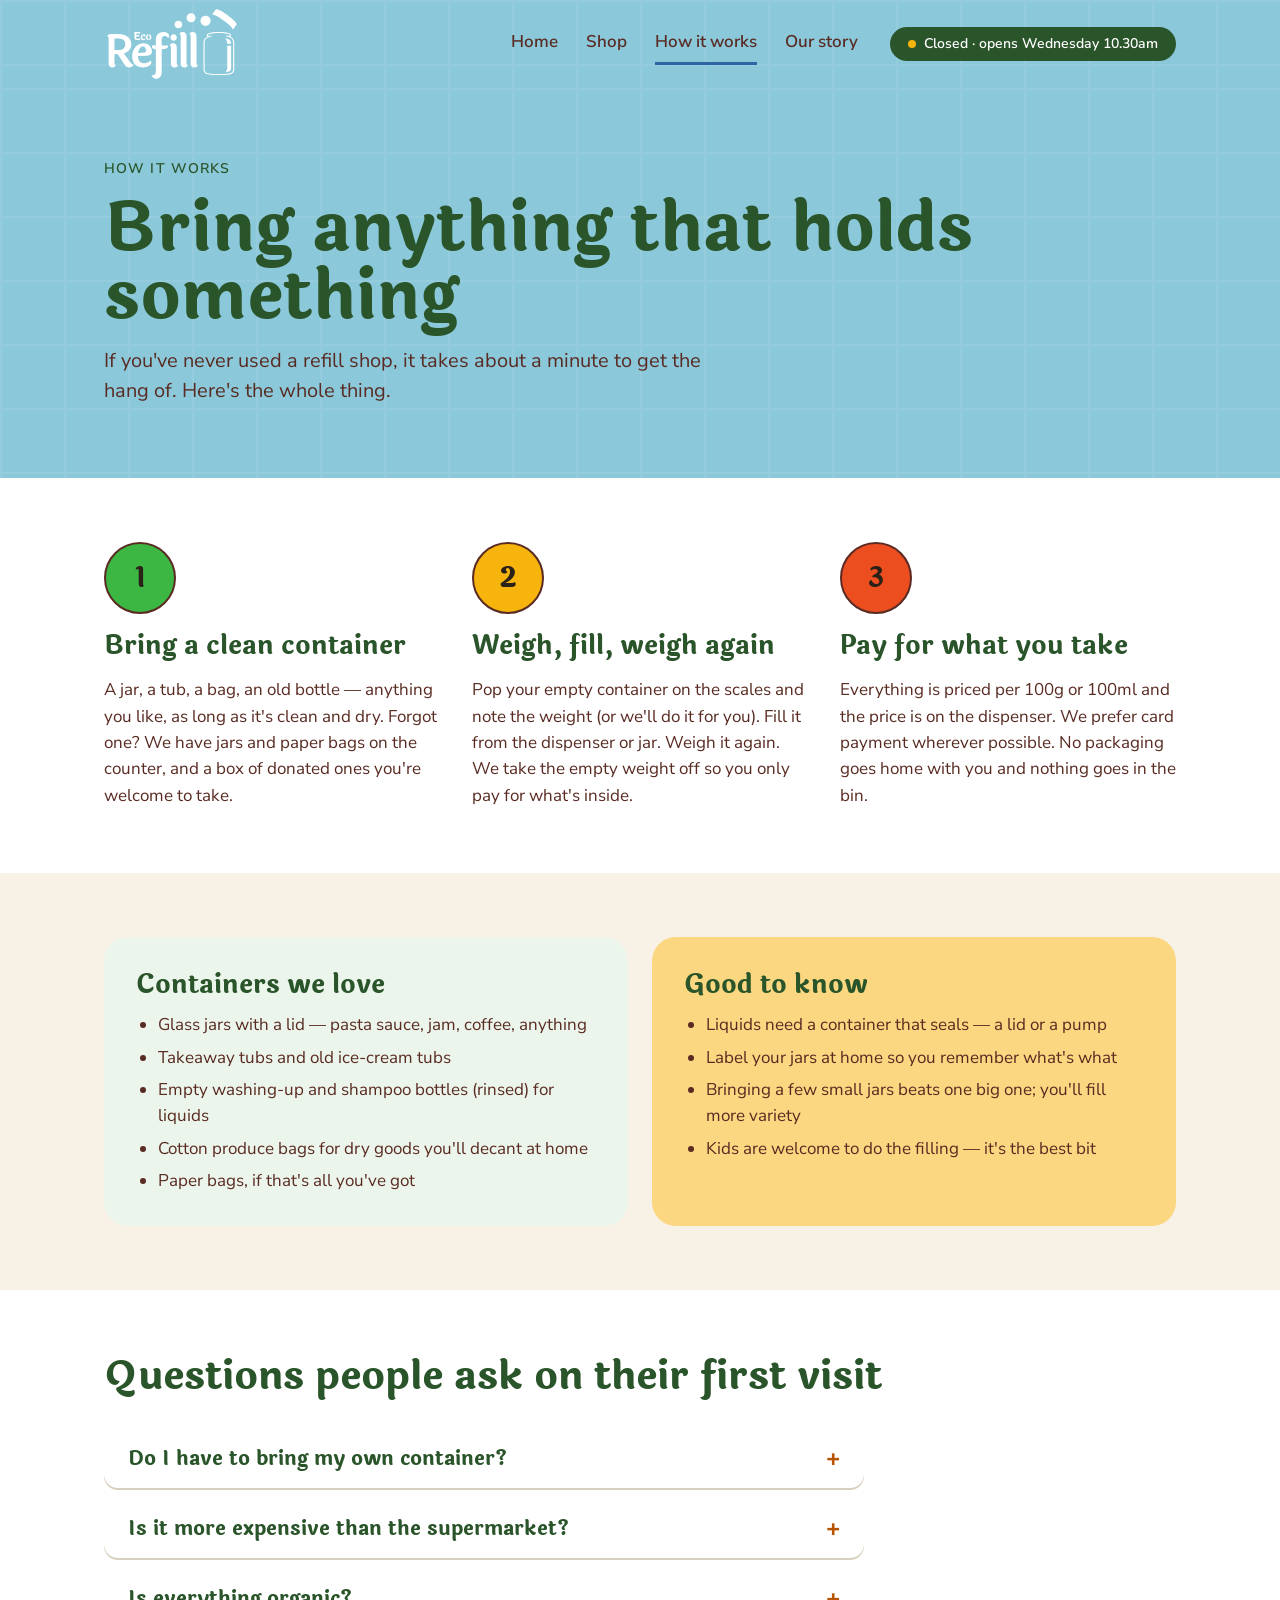
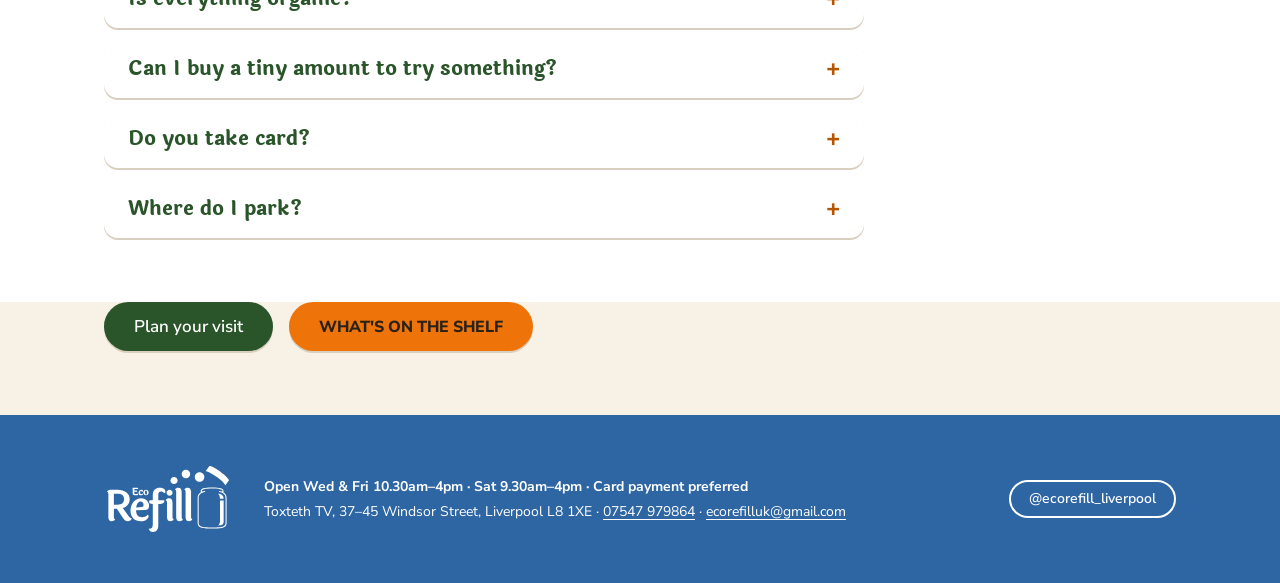
==== commit db45dd38: "Show card payment preference on Home, Shop prices and every footer Co-Authored-By: Claude Fable 5.2 " ====
--- a/how-it-works.html
+++ b/how-it-works.html
@@ -130,7 +130,7 @@
   <div class="wrap">
     <img src="assets/logo-white.svg" alt="EcoRefill" width="128" height="69" loading="lazy">
     <div class="footer__text">
-      <p class="footer__hours">Open Wed &amp; Fri 10.30am–4pm · Sat 9.30am–4pm</p>
+      <p class="footer__hours">Open Wed &amp; Fri 10.30am–4pm · Sat 9.30am–4pm · Card payment preferred</p>
       <p>Toxteth TV, 37–45 Windsor Street, Liverpool L8 1XE · <a href="tel:+447547979864">07547 979864</a> · <a href="mailto:ecorefilluk@gmail.com">ecorefilluk@gmail.com</a></p>
     </div>
     <a class="insta" href="https://www.instagram.com/ecorefill_liverpool" rel="noopener">@ecorefill_liverpool</a>
--- a/styles.css
+++ b/styles.css
@@ -193,6 +193,8 @@
 .band address { font-style: normal; }
 .band address strong { display: block; font-weight: 600; }
 .band .btn-row { margin-top: 4px; }
+.pay-note { display: flex; align-items: center; gap: 10px; margin: 0; font-weight: 700; color: var(--leaf); }
+.pay-note svg { width: 24px; height: 24px; flex: none; fill: none; stroke: currentColor; stroke-width: 1.8; stroke-linecap: round; stroke-linejoin: round; }
 
 .hours-list { list-style: none; margin: 8px 0 0; padding: 0; }
 .hours-list li {
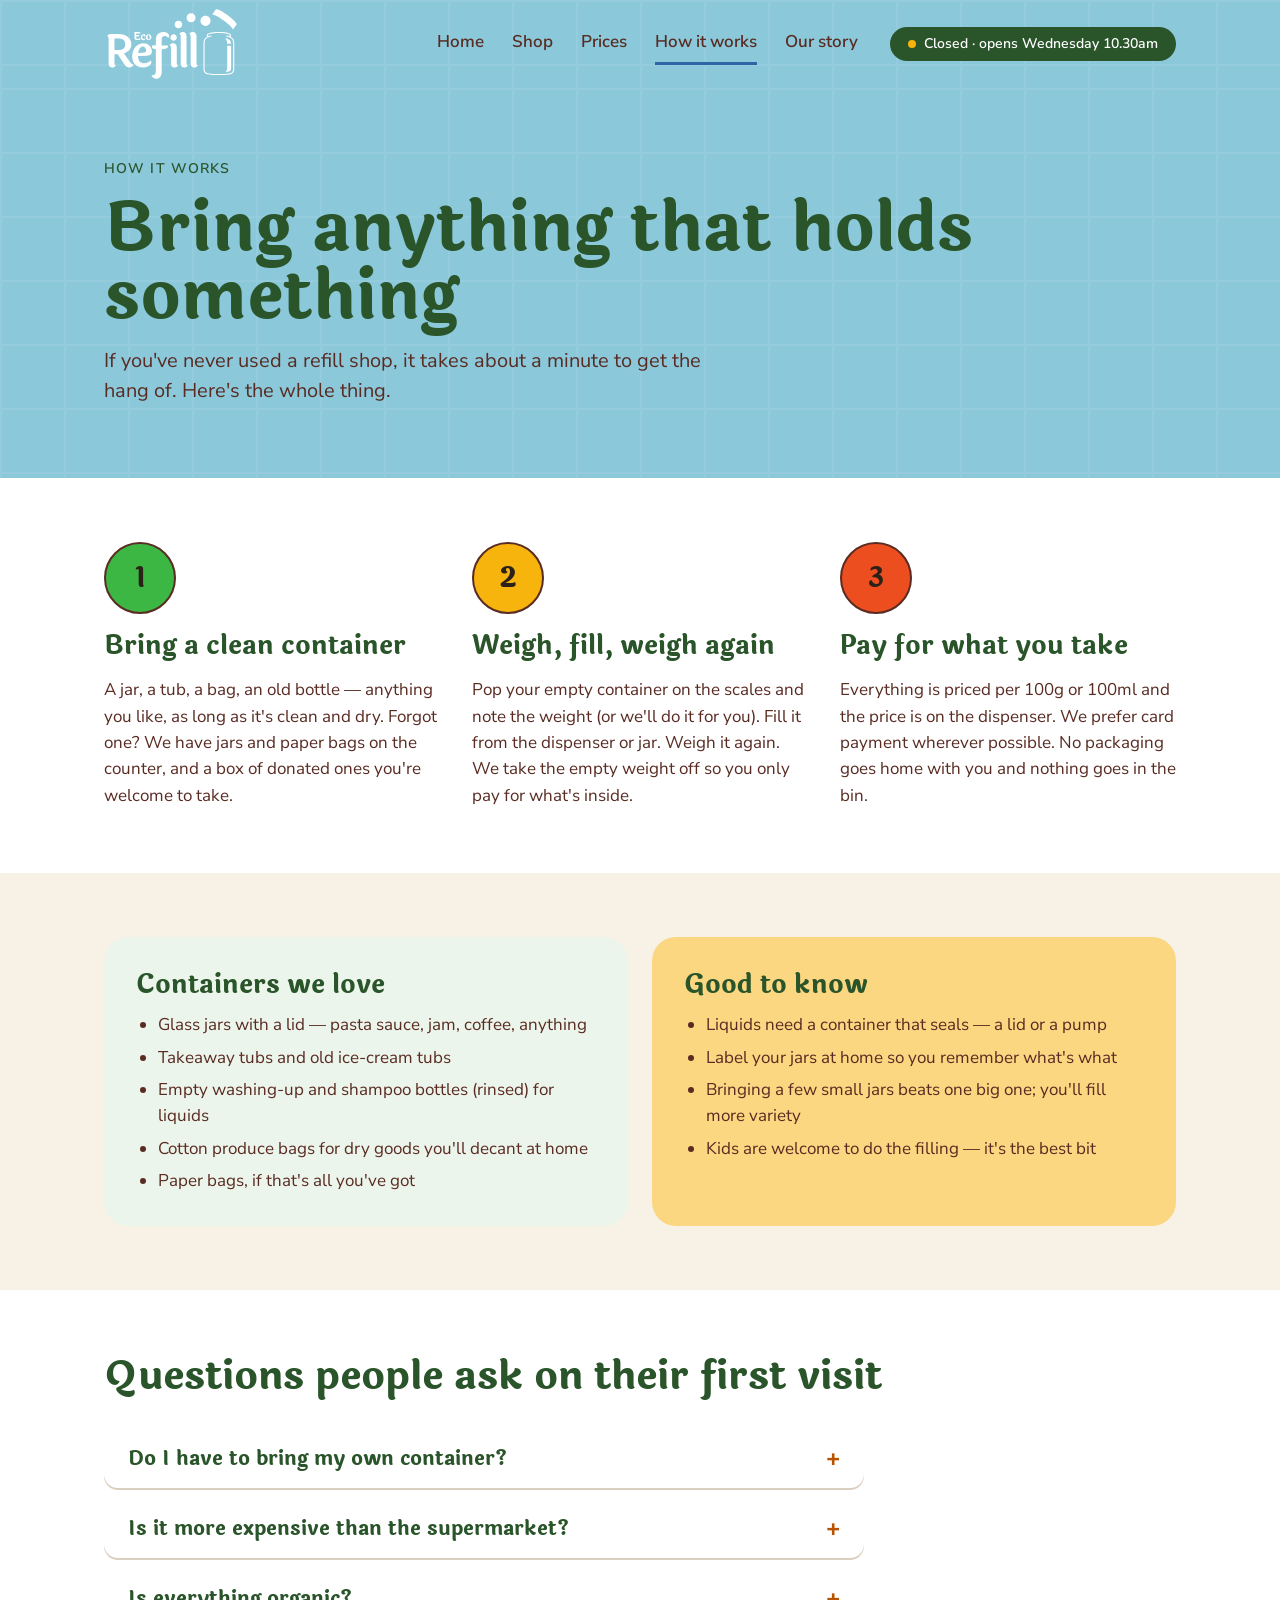
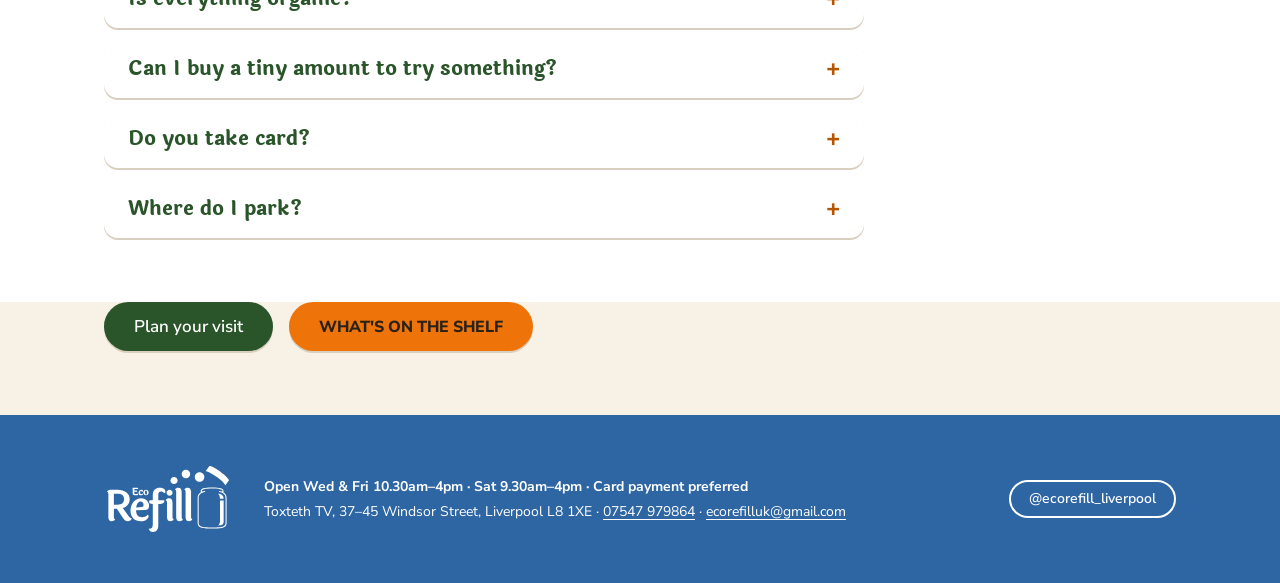
==== commit b4ac6615: "Add live Products & prices page read from the stock sheet - prices.html + prices.js: every product, " ====
--- a/how-it-works.html
+++ b/how-it-works.html
@@ -20,6 +20,7 @@
     <nav class="nav" id="nav" aria-label="Main">
       <a href="index.html">Home</a>
       <a href="shop.html">Shop</a>
+      <a href="prices.html">Prices</a>
       <a href="how-it-works.html" aria-current="page">How it works</a>
       <a href="our-story.html">Our story</a>
     </nav>
--- a/styles.css
+++ b/styles.css
@@ -168,6 +168,48 @@
 
 /* Callout */
 .callout { background: var(--green-tint); border-radius: var(--radius-lg); padding: 32px; display: flex; flex-direction: column; gap: 12px; }
+
+/* Live price list */
+.price-tools { display: flex; flex-direction: column; gap: 16px; margin-bottom: 40px; }
+.price-search { display: flex; flex-direction: column; gap: 8px; max-width: 520px; }
+.price-search__label { font-weight: 700; color: var(--leaf); }
+.price-search input {
+  font: 400 18px/1.3 var(--font-sans); color: var(--ink); background: var(--paper);
+  border: 2px solid var(--leaf); border-radius: var(--radius-pill); padding: 14px 22px; width: 100%;
+}
+.price-jump { display: flex; flex-wrap: wrap; gap: 8px; }
+.price-count { margin: 0; min-height: 1.55em; font-weight: 600; }
+.price-status { margin: 0 0 40px; font-size: 20px; }
+.chip {
+  display: inline-block; vertical-align: middle; margin-left: 8px; padding: 3px 10px;
+  border-radius: var(--radius-pill); background: var(--green-tint); color: var(--leaf);
+  font: 700 12px/1.4 var(--font-sans); letter-spacing: .04em; text-transform: uppercase; white-space: nowrap;
+}
+.chip--new { background: var(--tangerine); color: var(--ink); }
+.chip--link {
+  margin-left: 0; padding: 9px 16px; font-size: 14px; letter-spacing: 0; text-transform: none;
+  background: var(--paper); border: 2px solid var(--leaf); text-decoration: none;
+}
+.chip--link:hover { background: var(--green-tint); }
+.price-cat { scroll-margin-top: 24px; }
+.price-cat + .price-cat { margin-top: 64px; }
+.price-cat > .headline { padding-bottom: 12px; border-bottom: 3px solid var(--counter); margin-bottom: 8px; }
+.price-group { margin-top: 28px; }
+.price-group > .title { font-size: 22px; margin-bottom: 4px; }
+.price-group__note { margin: 0 0 8px; }
+.price-list {
+  list-style: none; margin: 8px 0 0; padding: 0; background: var(--paper);
+  border-radius: var(--radius-md); box-shadow: var(--shadow-card); overflow: hidden;
+}
+.price-row { display: flex; align-items: baseline; justify-content: space-between; gap: 24px; padding: 14px 20px; }
+.price-row + .price-row { border-top: 1px solid var(--line); }
+.price-row__main { min-width: 0; }
+.price-row__name { margin: 0; font-weight: 600; color: var(--ink); }
+.price-row__desc { margin: 2px 0 0; font-size: 15px; }
+.price-row__price { margin: 0; flex: none; text-align: right; white-space: nowrap; font-variant-numeric: tabular-nums; }
+.price-row__price strong { font-size: 19px; color: var(--leaf); }
+.price-row__price span { font-size: 14px; }
+[hidden] { display: none !important; }
 
 /* Mission */
 .mission { text-align: center; display: flex; flex-direction: column; align-items: center; gap: 24px; padding-top: 96px; padding-bottom: 96px; }
@@ -288,6 +330,8 @@
   .btn-row { flex-direction: column; }
   .btn-row .btn { width: 100%; }
   .section { padding-top: 48px; padding-bottom: 48px; }
+  .price-row { padding: 12px 14px; gap: 14px; }
+  .price-cat + .price-cat { margin-top: 48px; }
   .grid-3, .grid-2, .steps { grid-template-columns: 1fr; gap: 16px; }
   .card { flex-direction: row; align-items: center; gap: 16px; }
   .card__art { flex: 0 0 64px; width: 64px; height: 64px; aspect-ratio: auto; border-radius: 50%; }
